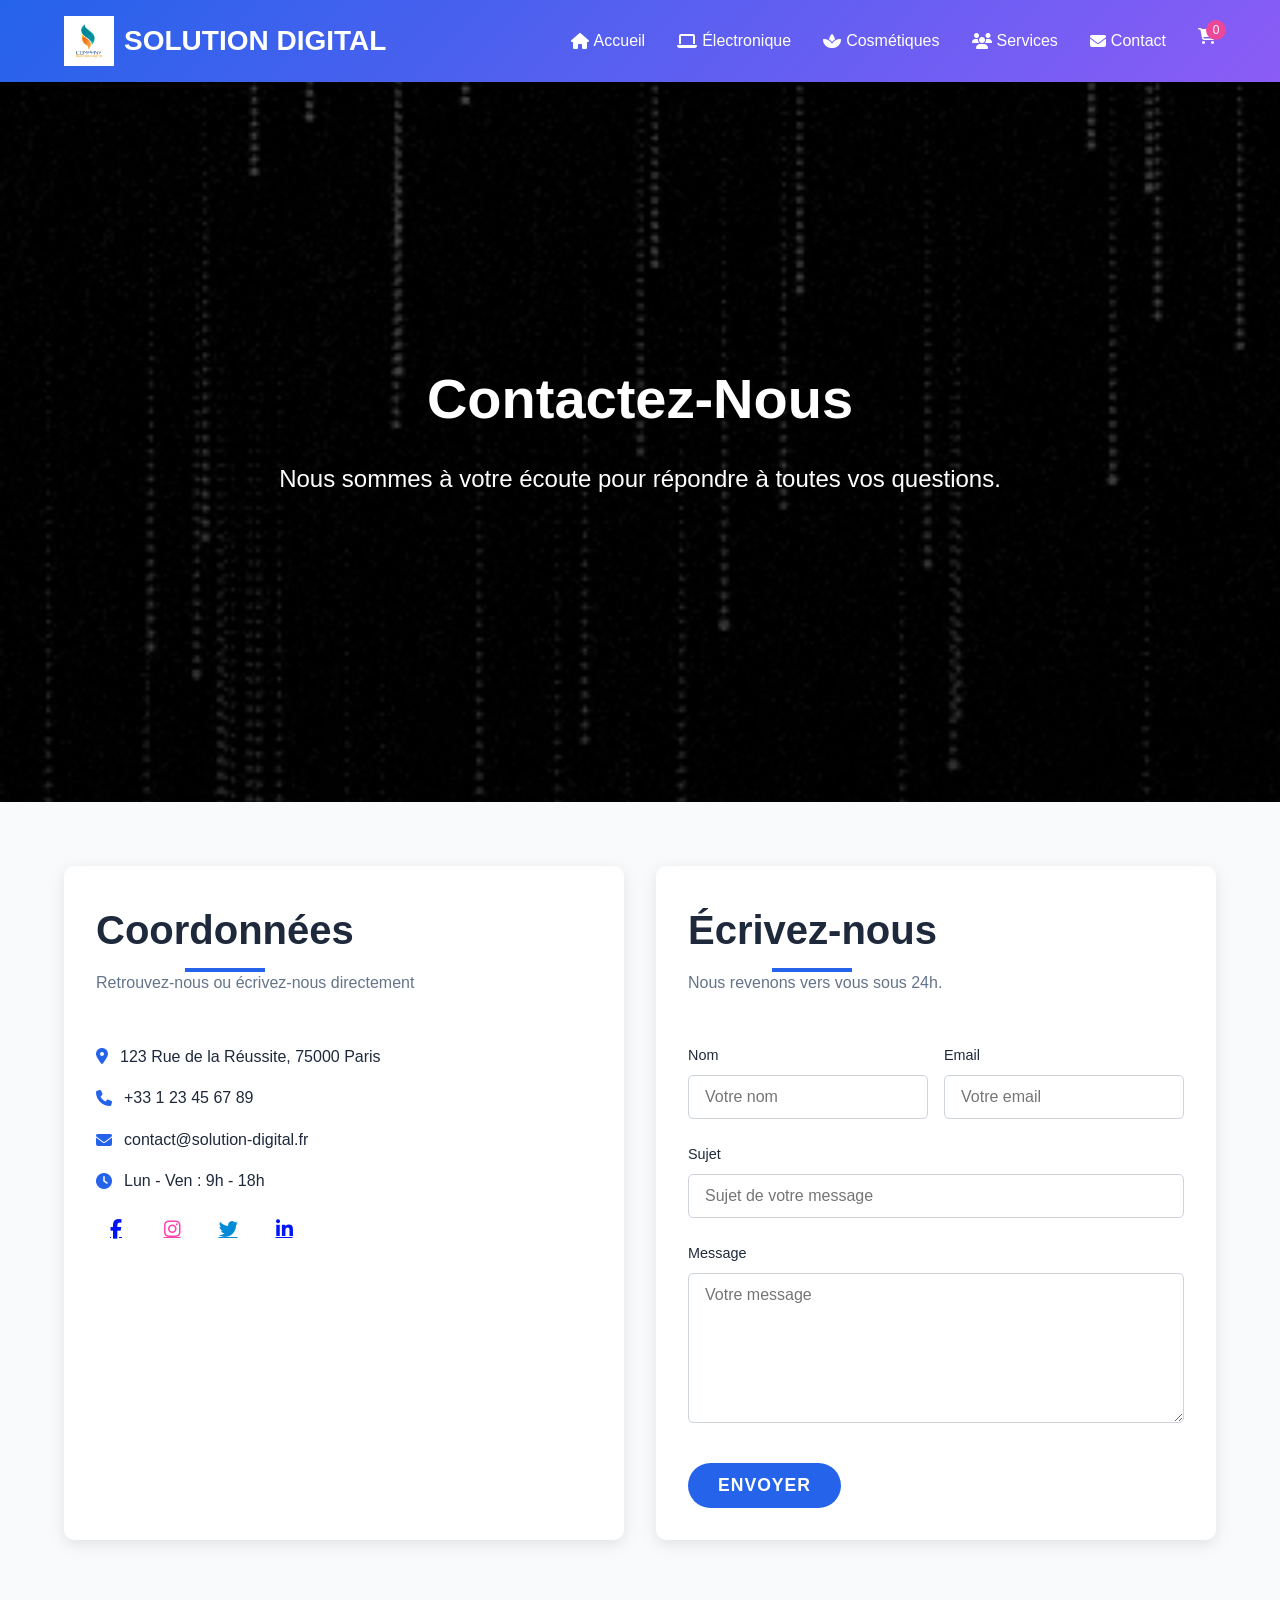
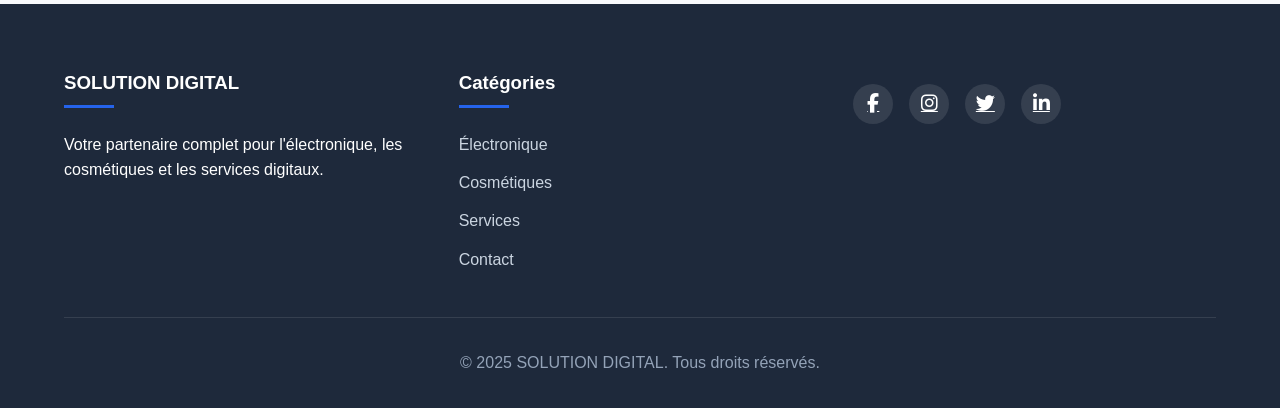
==== contact.html @ 43dd06bd "today" ====
<!DOCTYPE html>
<html lang="fr">
  <head>
    <meta charset="UTF-8" />
    <meta name="viewport" content="width=device-width, initial-scale=1.0" />
    <title>Contact | SOLUTION DIGITAL</title>
    <meta
      name="description"
      content="Contactez Solution Digital pour toutes vos questions sur l'électronique, les cosmétiques et les services digitaux."
    />
    <link
      rel="stylesheet"
      href="https://cdnjs.cloudflare.com/ajax/libs/font-awesome/6.4.0/css/all.min.css"
      defer
    />
    <link rel="stylesheet" href="css/style.css" />
    <link rel="stylesheet" href="css/contact.css" />
    <link rel="stylesheet" href="css/responsive.css" />
    <style></style>
  </head>
  <body>
    <!-- Loader -->
    <div class="loader-overlay" id="loader"></div>

    <!-- Header -->
    <header>
      <div class="logo-container">
        <img
          src="css/img/preview.png"
          alt="Logo Solution Digital"
          class="logo-image"
        />
        <div class="logo">SOLUTION DIGITAL</div>
      </div>
      <nav>
        <div
          class="mobile-menu"
          aria-label="Menu mobile"
          aria-expanded="false"
          role="button"
          tabindex="0"
        >
          <i class="fas fa-bars"></i>
        </div>
        <ul>
          <li>
            <a href="index.html"><i class="fas fa-home"></i> Accueil</a>
          </li>
          <li>
            <a href="electronique.html"
              ><i class="fas fa-laptop"></i> Électronique</a
            >
          </li>
          <li>
            <a href="cosmetiques.html"
              ><i class="fas fa-spa"></i> Cosmétiques</a
            >
          </li>
          <li>
            <a href="services.html"><i class="fas fa-users"></i> Services</a>
          </li>
          <li>
            <a href="contact.html" class="active"
              ><i class="fas fa-envelope"></i> Contact</a
            >
          </li>
          <li>
            <a href="#" class="cart-icon">
              <i class="fas fa-shopping-cart"></i>
              <span class="cart-count">0</span>
            </a>
          </li>
        </ul>
      </nav>
    </header>

    <!-- Hero Section -->
    <section class="hero contact-hero">
      <div class="hero-content">
        <h1>Contactez-Nous</h1>
        <p>Nous sommes à votre écoute pour répondre à toutes vos questions.</p>
      </div>
    </section>

    <!-- Contact Section -->
    <section class="contact-section">
      <div class="contact-container">
        <div class="contact-info">
          <h2 class="section-title">Coordonnées</h2>
          <p class="section-subtitle">
            Retrouvez-nous ou écrivez-nous directement
          </p>
          <ul class="info-list">
            <li>
              <i class="fas fa-map-marker-alt"></i> 123 Rue de la Réussite,
              75000 Paris
            </li>
            <li><i class="fas fa-phone"></i> +33 1 23 45 67 89</li>
            <li><i class="fas fa-envelope"></i> contact@solution-digital.fr</li>
            <li><i class="fas fa-clock"></i> Lun - Ven : 9h - 18h</li>
          </ul>
          <div class="social-links">
            <a href="#" style="color: rgb(0, 21, 249)" aria-label="Facebook"
              ><i class="fab fa-facebook-f"></i
            ></a>
            <a
              href="#"
              style="color: rgba(255, 9, 148, 0.76)"
              aria-label="Instagram"
              ><i class="fab fa-instagram"></i
            ></a>
            <a href="#" style="color: #008ad8" aria-label="Twitter"
              ><i class="fab fa-twitter"></i
            ></a>
            <a href="#" style="color: rgb(0, 21, 249)" aria-label="LinkedIn"
              ><i class="fab fa-linkedin-in"></i
            ></a>
          </div>
        </div>
        <div class="contact-form-wrapper">
          <h2 class="section-title">Écrivez-nous</h2>
          <p class="section-subtitle">Nous revenons vers vous sous 24h.</p>
          <form class="contact-form" action="#" method="post">
            <div class="form-row">
              <div class="form-group">
                <label for="name">Nom</label>
                <input
                  type="text"
                  id="name"
                  name="name"
                  placeholder="Votre nom"
                  required
                />
              </div>
              <div class="form-group">
                <label for="email">Email</label>
                <input
                  type="email"
                  id="email"
                  name="email"
                  placeholder="Votre email"
                  required
                />
              </div>
            </div>
            <div class="form-group">
              <label for="subject">Sujet</label>
              <input
                type="text"
                id="subject"
                name="subject"
                placeholder="Sujet de votre message"
              />
            </div>
            <div class="form-group">
              <label for="message">Message</label>
              <textarea
                id="message"
                name="message"
                rows="6"
                placeholder="Votre message"
                required
              ></textarea>
            </div>
            <button type="submit" class="cta-button">Envoyer</button>
          </form>
        </div>
      </div>
    </section>

    <!-- Footer -->
    <footer>
      <div class="footer-grid">
        <div class="footer-column">
          <h3>SOLUTION DIGITAL</h3>
          <p>
            Votre partenaire complet pour l'électronique, les cosmétiques et les
            services digitaux.
          </p>
        </div>
        <div class="footer-column">
          <h3>Catégories</h3>
          <ul class="footer-links">
            <li><a href="electronique.html">Électronique</a></li>
            <li><a href="cosmetiques.html">Cosmétiques</a></li>
            <li><a href="services.html">Services</a></li>
            <li><a href="contact.html" class="active">Contact</a></li>
          </ul>
        </div>
        <div class="footer-column social-links">
          <a href="#"><i class="fab fa-facebook-f"></i></a>
          <a href="#"><i class="fab fa-instagram"></i></a>
          <a href="#"><i class="fab fa-twitter"></i></a>
          <a href="#"><i class="fab fa-linkedin-in"></i></a>
        </div>
      </div>
      <div class="copyright">
        <p>&copy; 2025 SOLUTION DIGITAL. Tous droits réservés.</p>
      </div>
    </footer>

    <!-- Loader removal script -->
    <script>
      window.addEventListener("load", () => {
        document.getElementById("loader").classList.add("hidden");
      });
    </script>
    <script src="js/script.js"></script>
  </body>
</html>
---- css/style.css ----
:root {
    --primary: #2563eb;
    --secondary: #8b5cf6;
    --dark: #1e293b;
    --light: #f8fafc;
    --accent: #ec4899;
    --electronic: #3b82f6;
    --cosmetic: #f472b6;

    /* Ombres centralisées */
    --shadow-small: 0 4px 6px rgba(0, 0, 0, 0.08);
    --shadow-medium: 0 4px 15px rgba(0, 0, 0, 0.1);
}

* {
    margin: 0;
    padding: 0;
    box-sizing: border-box;
    font-family: 'Segoe UI', Tahoma, Geneva, Verdana, sans-serif;
}

body {
    background-color: var(--light);
    color: var(--dark);
    line-height: 1.6;
}

header {
    background: linear-gradient(135deg, var(--primary), var(--secondary));
    color: white;
    padding: 1rem 5%;
    display: flex;
    justify-content: space-between;
    align-items: center;
    position: sticky;
    top: 0;
    z-index: 100;
    box-shadow: var(--shadow-small);
}

.logo-container {
    display: flex;
    align-items: center;
    gap: 10px;
}

.logo-image {
    height: 50px;
    width: auto;
}

.logo {
    font-size: 1.75rem;
    font-weight: 700;
}

nav ul {
    display: flex;
    list-style: none;
    gap: 2rem;
}

nav a {
    color: white;
    text-decoration: none;
    font-weight: 500;
    transition: opacity 0.3s;
    display: flex;
    align-items: center;
    gap: 5px;
}

nav a:hover,
nav a:focus {
    opacity: 0.8;
    outline: none;
}

.cart-icon {
    position: relative;
}

.cart-count {
    position: absolute;
    top: -8px;
    right: -10px;
    background: var(--accent);
    color: white;
    border-radius: 50%;
    width: 20px;
    height: 20px;
    display: flex;
    justify-content: center;
    align-items: center;
    font-size: 0.75rem;
}

.mobile-menu {
    display: none; /* masqué en desktop */
    font-size: 1.5rem;
    cursor: pointer;
}

.hero {
    height: 80vh;
    background: linear-gradient(rgba(0,0,0,0.5), rgba(0,0,0,0.7)),
                url('https://images.unsplash.com/photo-1600880292089-90a7e086ee0c?ixlib=rb-4.0.3') center/cover no-repeat;
    display: flex;
    flex-direction: column;
    justify-content: center;
    align-items: center;
    text-align: center;
    color: white;
    padding: 0 10%;
}

.hero h1 {
    font-size: clamp(2rem, 6vw, 3.5rem);
    margin-bottom: 1rem;
    text-shadow: 2px 2px 4px rgba(0,0,0,0.5);
}

.hero p {
    font-size: clamp(1rem, 2.5vw, 1.5rem);
    max-width: 800px;
    margin-bottom: 2rem;
}

.cta-button {
    background: var(--primary);
    color: white;
    border: none;
    padding: 12px 30px;
    font-size: 1.1rem;
    border-radius: 30px;
    cursor: pointer;
    transition: transform 0.3s, background 0.3s;
    font-weight: 600;
    text-transform: uppercase;
    letter-spacing: 1px;
}

.cta-button:hover,
.cta-button:focus {
    background: var(--secondary);
    transform: translateY(-3px);
    outline: none;
}

.categories {
    padding: 4rem 5%;
    text-align: center;
}

.section-title {
    font-size: 2.5rem;
    margin-bottom: 0.5rem;
    color: var(--dark);
    position: relative;
    display: inline-block;
}

.section-title::after {
    content: '';
    position: absolute;
    bottom: -10px;
    left: 50%;
    transform: translateX(-50%);
    width: 80px;
    height: 4px;
    background: var(--primary);
}

.section-subtitle {
    color: #64748b;
    margin-bottom: 3rem;
}

.category-grid,
.service-cards {
    display: grid;
    grid-template-columns: repeat(auto-fit, minmax(300px, 1fr));
    gap: 2rem;
    margin-top: 2rem;
}

.product-grid {
    display: grid;
    grid-template-columns: repeat(auto-fill, minmax(250px, 1fr));
    gap: 2rem;
    margin-top: 2rem;
}

.category-card,
.product-card,
.service-card {
    background: white;
    border-radius: 10px;
    overflow: hidden;
    box-shadow: var(--shadow-medium);
    transition: transform 0.3s, box-shadow 0.3s;
}

.category-card:hover,
.product-card:hover,
.service-card:hover {
    transform: translateY(-5px);
    box-shadow: 0 10px 25px rgba(0,0,0,0.15);
}

.category-header {
    padding: 1.5rem;
    color: white;
    background: var(--secondary);
}
.category-header.electronic { background: var(--electronic); }
.category-header.cosmetic    { background: var(--cosmetic); }

.category-icon { font-size: 3rem; margin-bottom: 1rem; }
.category-content { padding: 1.5rem; }

.product-image {
    height: 200px;
    background-color: #e2e8f0;
    display: flex;
    align-items: center;
    justify-content: center;
    color: #94a3b8;
    font-size: 3rem;
}

.product-info { padding: 1.5rem; }
.product-title { font-weight: 600; margin-bottom: 0.5rem; }
.product-price {
    color: var(--primary);
    font-weight: 700;
    font-size: 1.2rem;
    margin-bottom: 1rem;
}

.add-to-cart {
    width: 100%;
    padding: 10px;
    background: var(--primary);
    color: white;
    border: none;
    border-radius: 5px;
    cursor: pointer;
    transition: background 0.3s, transform 0.1s;
}
.add-to-cart:hover       { background: var(--secondary); }
.add-to-cart:active      { transform: scale(0.97); }
.add-to-cart:focus       { outline: 2px solid var(--accent); outline-offset: 3px; }

.services {
    padding: 4rem 5%;
}

.service-icon {
    font-size: 2.5rem;
    color: var(--primary);
    margin-bottom: 1.5rem;
}

footer {
    background: var(--dark);
    color: white;
    padding: 4rem 5% 2rem;
}

.footer-grid {
    display: grid;
    grid-template-columns: repeat(auto-fit, minmax(250px, 1fr));
    gap: 2rem;
    margin-bottom: 2rem;
}

.footer-column h3 {
    margin-bottom: 1.5rem;
    position: relative;
    padding-bottom: 10px;
}

.footer-column h3::after {
    content: '';
    position: absolute;
    bottom: 0;
    left: 0;
    width: 50px;
    height: 3px;
    background: var(--primary);
}

.footer-links {
    list-style: none;
}

.footer-links li {
    margin-bottom: 0.8rem;
}

.footer-links a {
    color: #cbd5e1;
    text-decoration: none;
    transition: color 0.3s;
}

.footer-links a:hover,
.footer-links a:focus {
    color: white;
    outline: none;
}

.social-links {
    display: flex;
    gap: 1rem;
    margin-top: 1rem;
}

.social-links a {
    display: flex;
    align-items: center;
    justify-content: center;
    width: 40px;
    height: 40px;
    background: rgba(255, 255, 255, 0.1);
    border-radius: 50%;
    color: white;
    transition: background 0.3s;
}

.social-links a:hover,
.social-links a:focus {
    background: var(--primary);
    outline: none;
}

.copyright {
    text-align: center;
    padding-top: 2rem;
    border-top: 1px solid rgba(255, 255, 255, 0.1);
    color: #94a3b8;
}

/* Responsive Media Queries */

/* ≤ 992px */
@media (max-width: 992px) {
    .hero h1 {
        font-size: clamp(1.8rem, 5vw, 3rem);
    }
    .hero p {
        font-size: clamp(1rem, 2vw, 1.3rem);
    }
}

/* ≤ 768px */
@media (max-width: 768px) {
    .mobile-menu {
        display: block;
    }
    nav ul {
        display: none;
        position: absolute;
        top: 100%;
        left: 0;
        width: 100%;
        background: linear-gradient(135deg, var(--primary), var(--secondary));
        flex-direction: column;
        padding: 2rem;
        gap: 1.5rem;
        z-index: 90;
        opacity: 0;
        pointer-events: none;
        transition: opacity 0.3s ease;
    }
    nav ul.active {
        display: flex;
        opacity: 1;
        pointer-events: auto;
    }
    .mobile-menu[aria-expanded="true"] i {
        transform: rotate(90deg);
        transition: transform 0.3s;
    }
    .hero h1 {
        font-size: clamp(1.5rem, 7vw, 2.5rem);
    }
    .hero p {
        font-size: clamp(0.9rem, 3vw, 1.2rem);
    }
    .category-grid,
    .service-cards {
        grid-template-columns: 1fr;
    }
}

/* ≤ 576px */
@media (max-width: 576px) {
    .logo-container {
        flex-direction: column;
        align-items: flex-start;
    }
    .hero {
        height: 70vh;
        padding: 0 5%;
    }
    .hero h1 {
        font-size: clamp(1.2rem, 8vw, 2rem);
    }
    .product-grid {
        grid-template-columns: 1fr;
    }
}
---- css/contact.css ----
/* Contact Hero */
      .contact-hero {
        background: url("img/loader.gif") center/cover no-repeat;
        position: relative;
        color: #fff;
        min-height: 40vh;
        display: flex;
        align-items: center;
        justify-content: center;
      }
      .contact-hero::before {
        content: "";
        position: absolute;
        top: 0;
        left: 0;
        width: 100%;
        height: 100%;
        background: rgba(0, 0, 0, 0.4);
      }
      .contact-hero .hero-content {
        position: relative;
        z-index: 1;
        padding: 4rem 5%;
        text-align: center;
      }

      /* Contact Section */
      .contact-section {
        padding: 4rem 5%;
        background: var(--light);
      }
      .contact-container {
        display: flex;
        flex-wrap: wrap;
        gap: 2rem;
        max-width: 1200px;
        margin: 0 auto;
      }
      .contact-info,
      .contact-form-wrapper {
        flex: 1 1 300px;
        background: #fff;
        border-radius: 10px;
        box-shadow: var(--shadow-medium);
        padding: 2rem;
        transition: transform 0.3s;
      }
      .contact-info:hover,
      .contact-form-wrapper:hover {
        transform: translateY(-5px);
      }
      .info-list {
        list-style: none;
        margin-top: 1rem;
        padding-left: 0;
      }
      .info-list li {
        margin-bottom: 1rem;
        font-size: 1rem;
        display: flex;
        align-items: center;
      }
      .info-list li i {
        color: var(--primary);
        margin-right: 0.75rem;
      }
      .social-links {
        display: flex;
        gap: 1rem;
        margin-top: 1rem;
      }
      .social-links a {
        font-size: 1.2rem;
        transition: color 0.3s;
      }
      .social-links a:hover {
        color: var(--primary);
      }
      .contact-form .form-row {
        display: flex;
        flex-wrap: wrap;
        gap: 1rem;
      }
      .contact-form .form-group {
        flex: 1 1 45%;
        display: flex;
        flex-direction: column;
        margin-bottom: 1.5rem;
      }
      .contact-form label {
        font-size: 0.9rem;
        margin-bottom: 0.5rem;
        color: var(--dark);
      }
      .contact-form input,
      .contact-form textarea {
        padding: 0.75rem 1rem;
        border: 1px solid #ced4da;
        border-radius: 5px;
        font-size: 1rem;
        transition: border-color 0.3s;
      }
      .contact-form input:focus,
      .contact-form textarea:focus {
        border-color: var(--primary);
        outline: none;
      }
      .contact-form textarea {
        resize: vertical;
        min-height: 150px;
        flex: 1 1 100%;
      }
      .contact-form .cta-button {
        margin-top: 1rem;
        align-self: flex-start;
      }

      /* Responsive */
      @media (max-width: 768px) {
        .contact-container {
          flex-direction: column;
        }
        .contact-form .form-group {
          flex: 1 1 100%;
        }
      }
---- css/responsive.css ----
@media (max-width: 992px) {
    .hero h1 {
        font-size: 3rem;
    }
    
    .hero p {
        font-size: 1.3rem;
    }
}

@media (max-width: 768px) {
    nav ul {
        display: none;
        position: absolute;
        top: 100%;
        left: 0;
        width: 100%;
        background: linear-gradient(135deg, var(--primary), var(--secondary));
        flex-direction: column;
        padding: 2rem;
        gap: 1.5rem;
    }
    
    nav ul.active {
        display: flex;
    }

    .mobile-menu {
        display: block;
        cursor: pointer;
    }

    .hero h1 {
        font-size: 2.5rem;
    }

    .hero p {
        font-size: 1.2rem;
    }
    
    .category-grid,
    .service-cards {
        grid-template-columns: 1fr;
    }
}

@media (max-width: 576px) {
    .logo-container {
        flex-direction: column;
        align-items: flex-start;
    }
    
    .hero {
        height: 70vh;
        padding: 0 5%;
    }
    
    .hero h1 {
        font-size: 2rem;
    }
    
    .product-grid {
        grid-template-columns: 1fr;
    }
}
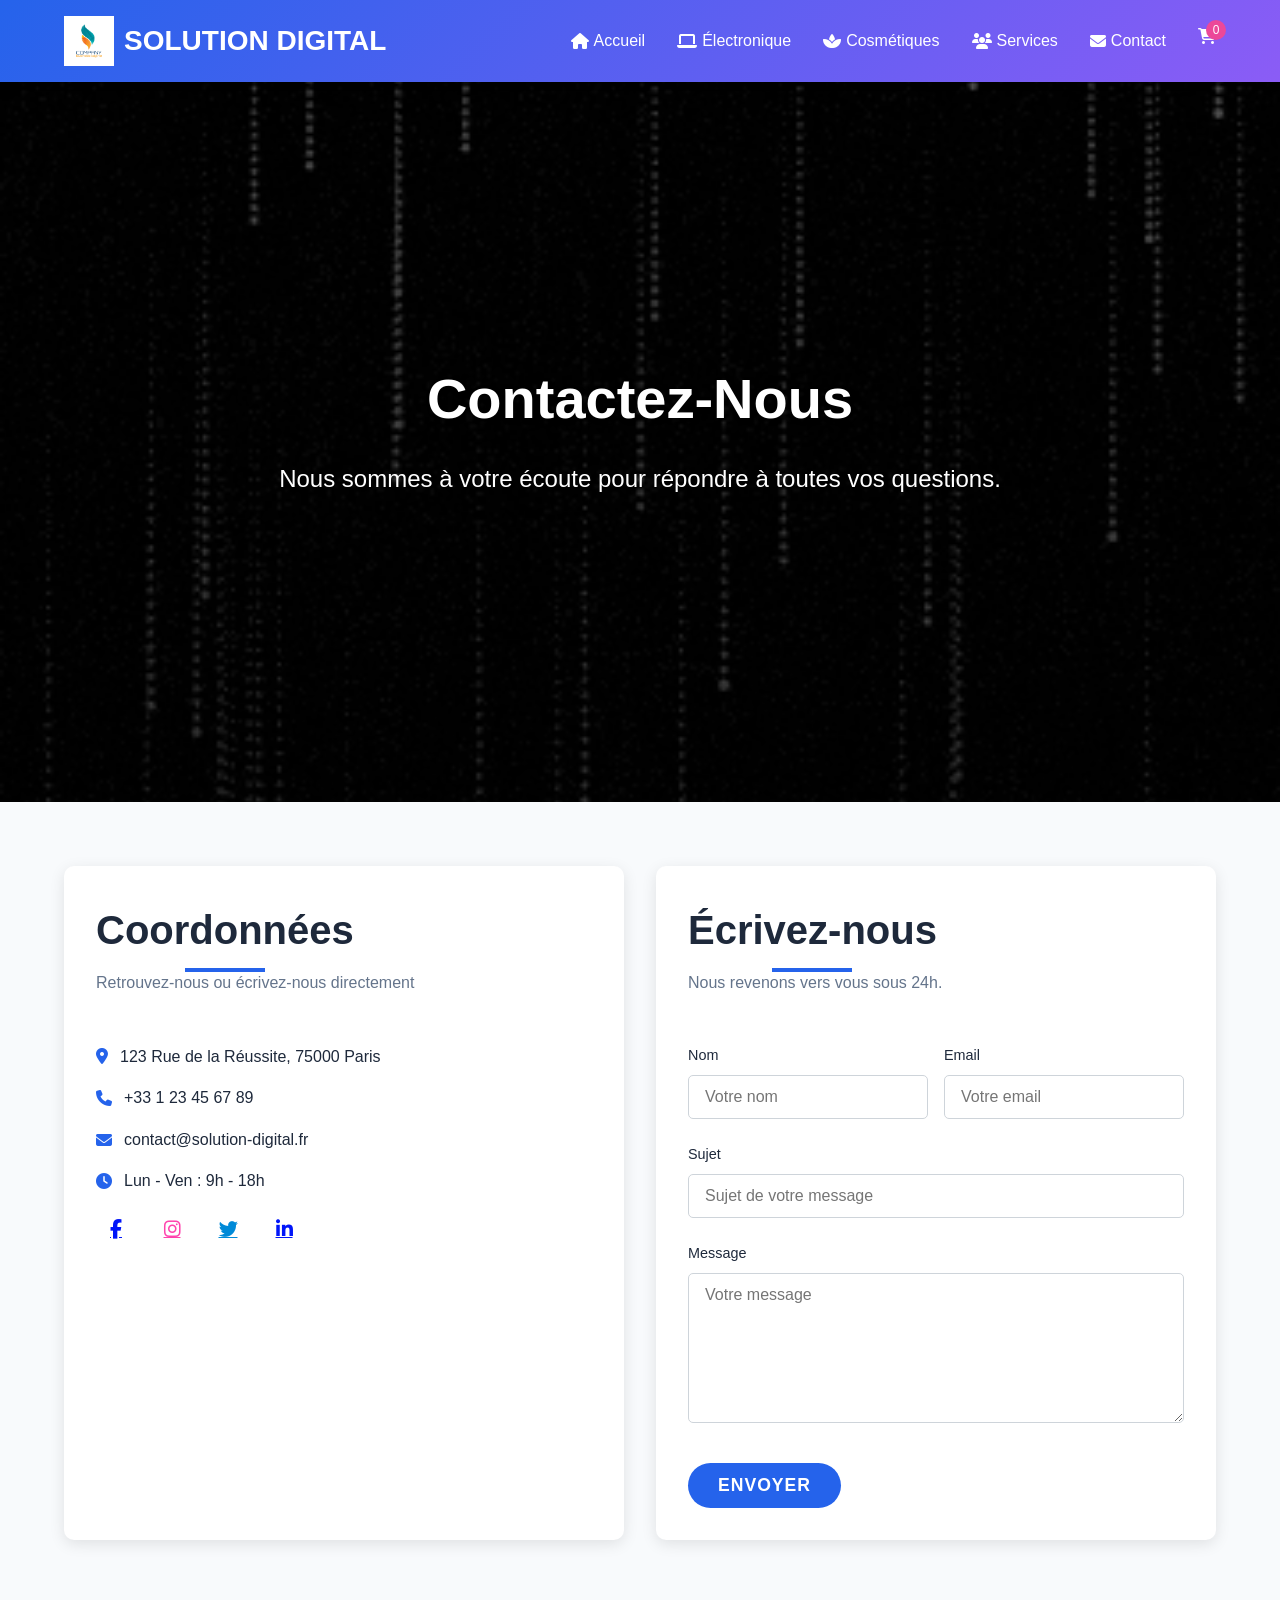
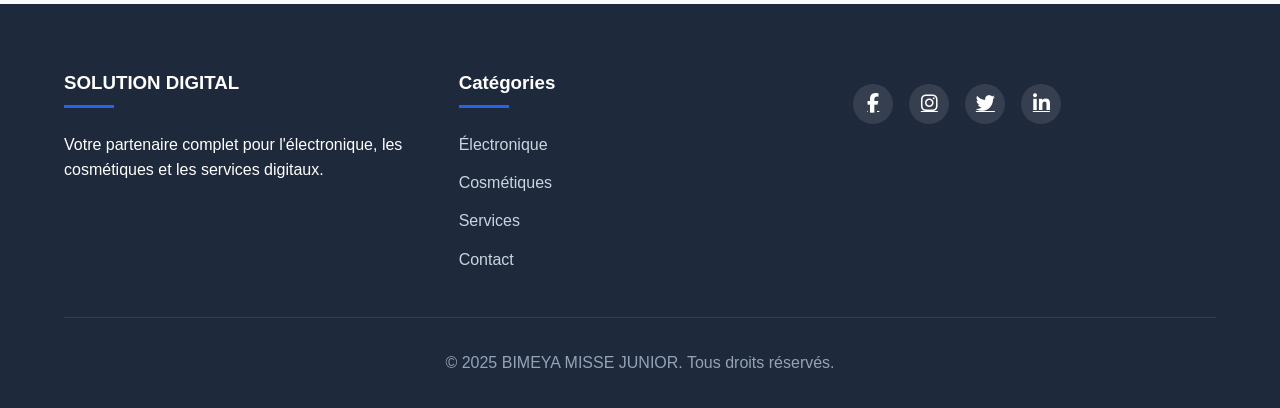
==== commit 7ce8b683: "DROIT D'AUTEUR" ====
--- a/contact.html
+++ b/contact.html
@@ -195,7 +195,7 @@
         </div>
       </div>
       <div class="copyright">
-        <p>&copy; 2025 SOLUTION DIGITAL. Tous droits réservés.</p>
+        <p>&copy; 2025 BIMEYA MISSE JUNIOR. Tous droits réservés.</p>
       </div>
     </footer>
 
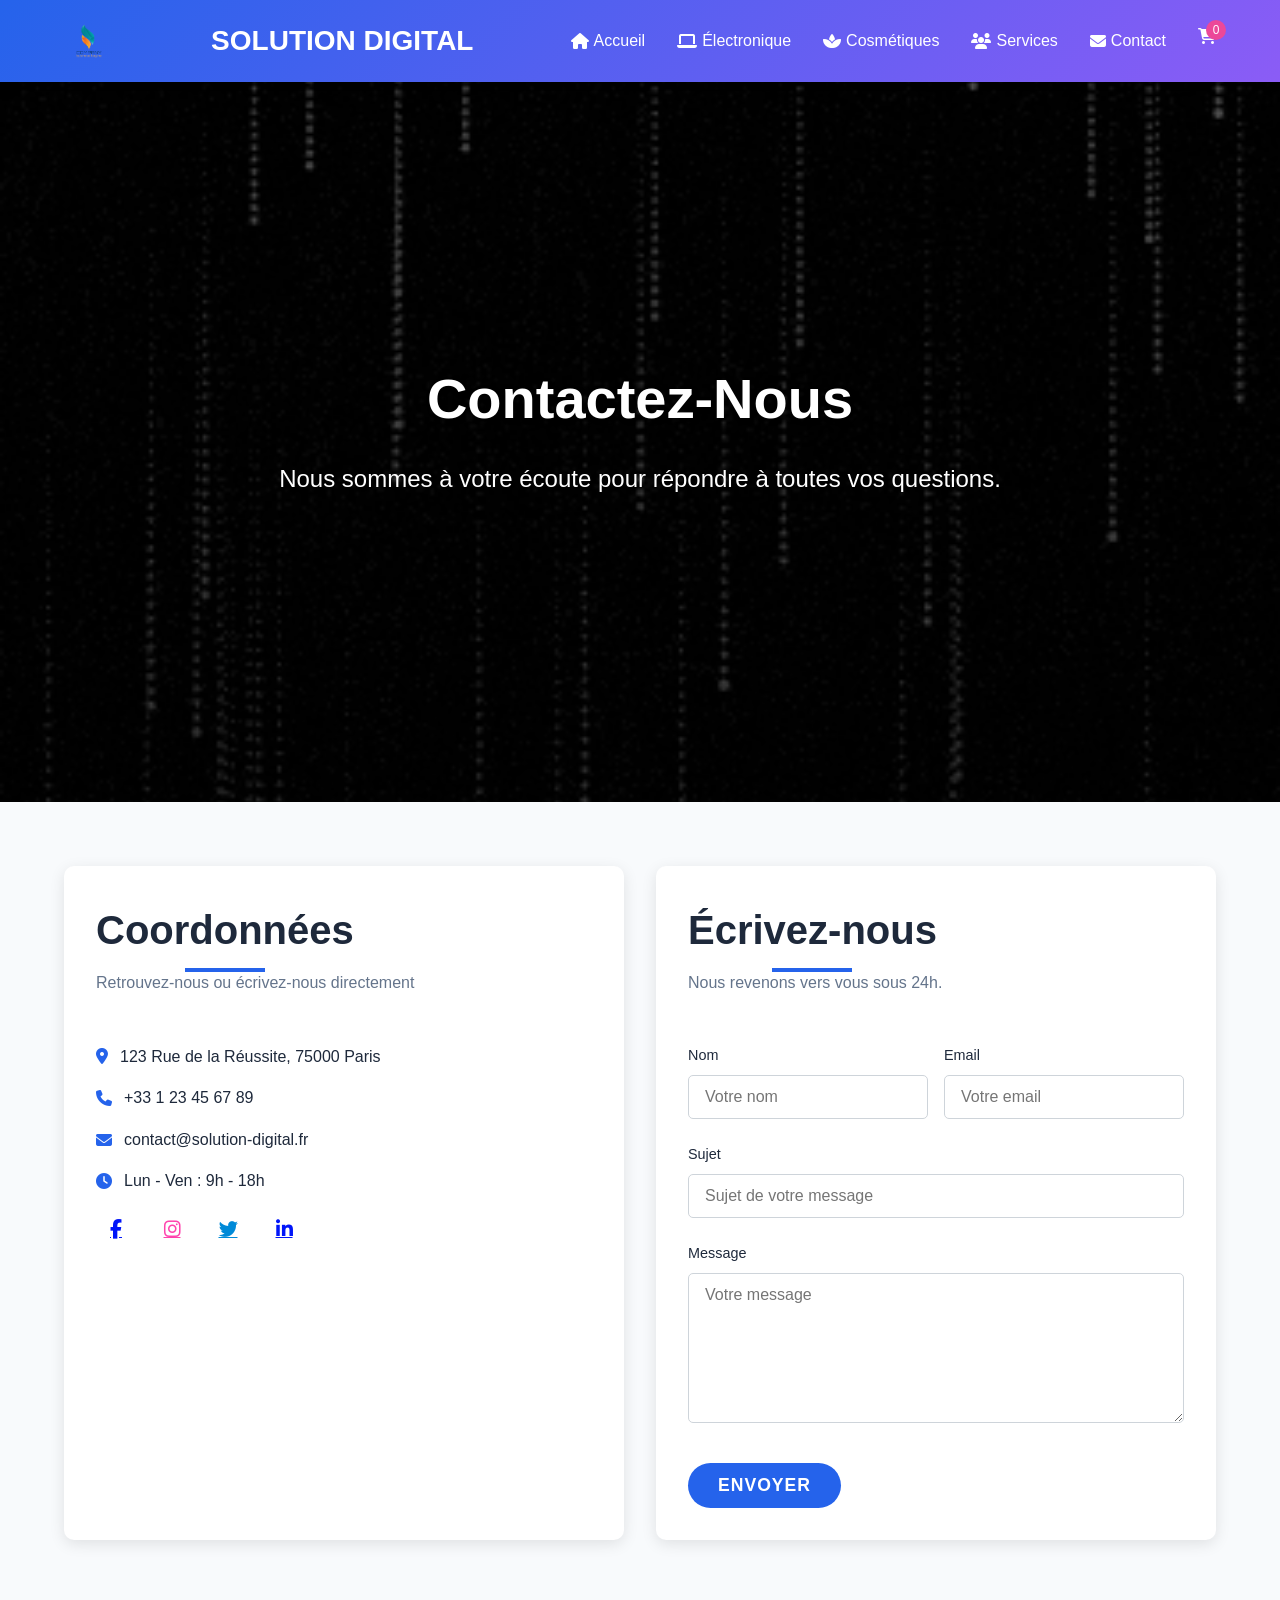
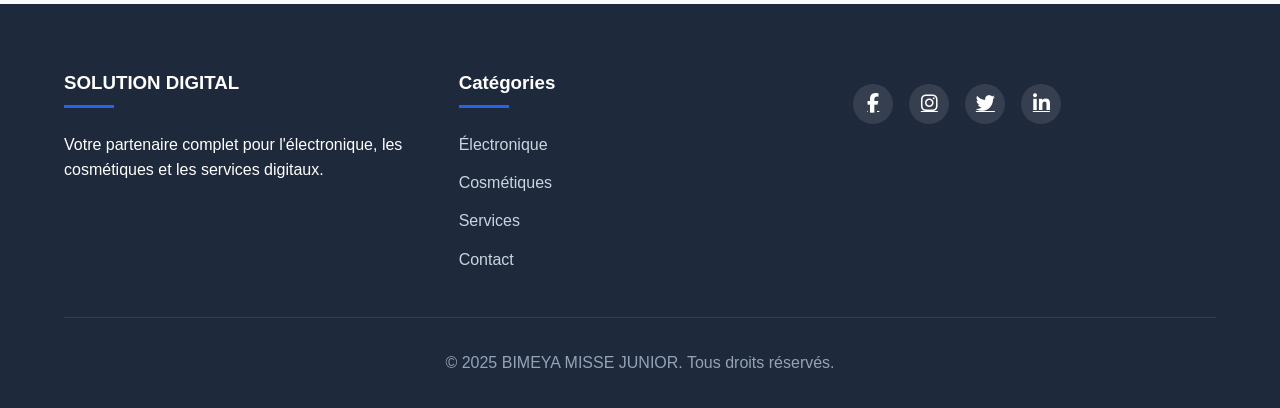
==== commit b46d2f8b: "MAJ" ====
--- a/contact.html
+++ b/contact.html
@@ -1,3 +1,4 @@
+<!-- contact.html -->
 <!DOCTYPE html>
 <html lang="fr">
   <head>
@@ -25,13 +26,9 @@
     <!-- Header -->
     <header>
       <div class="logo-container">
-        <img
-          src="css/img/preview.png"
-          alt="Logo Solution Digital"
-          class="logo-image"
-        />
-        <div class="logo">SOLUTION DIGITAL</div>
-      </div>
+        <img src="css/img/preview2.png" alt="Logo" class="logo-image" />
+      </div>
+      <div class="logo">SOLUTION DIGITAL</div>
       <nav>
         <div
           class="mobile-menu"
--- a/css/style.css
+++ b/css/style.css
@@ -1,3 +1,5 @@
+/* style.css */
+
 :root {
     --primary: #2563eb;
     --secondary: #8b5cf6;
--- a/css/responsive.css
+++ b/css/responsive.css
@@ -1,65 +1,50 @@
+/* ≤ 992px */
 @media (max-width: 992px) {
-    .hero h1 {
-        font-size: 3rem;
-    }
-    
-    .hero p {
-        font-size: 1.3rem;
-    }
+  .hero h1 { font-size: 3rem; }
+  .hero p  { font-size: 1.3rem; }
 }
 
+/* ≤ 768px — menu mobile + ajustements */
 @media (max-width: 768px) {
-    nav ul {
-        display: none;
-        position: absolute;
-        top: 100%;
-        left: 0;
-        width: 100%;
-        background: linear-gradient(135deg, var(--primary), var(--secondary));
-        flex-direction: column;
-        padding: 2rem;
-        gap: 1.5rem;
-    }
-    
-    nav ul.active {
-        display: flex;
-    }
-
-    .mobile-menu {
-        display: block;
-        cursor: pointer;
-    }
-
-    .hero h1 {
-        font-size: 2.5rem;
-    }
-
-    .hero p {
-        font-size: 1.2rem;
-    }
-    
-    .category-grid,
-    .service-cards {
-        grid-template-columns: 1fr;
-    }
+  /* burger icon */
+  .mobile-menu {
+    display: block;
+    font-size: 1.8rem;
+    cursor: pointer;
+    color: white;
+    position: relative;
+    z-index: 200;
+  }
+  /* menu caché / déroulé */
+  nav ul {
+    display: none;
+    flex-direction: column;
+    position: absolute;
+    top: 100%; left: 0;
+    width: 100%;
+    background: linear-gradient(135deg, var(--primary), var(--secondary));
+    padding: 1rem 0;
+    gap: 1rem;
+    z-index: 150;
+  }
+  nav ul.active {
+    display: flex;
+  }
+  nav ul li {
+    margin: 0.5rem 0;
+    text-align: center;
+  }
+  /* ajustements hero */
+  .hero h1 { font-size: 2.5rem; }
+  .hero p  { font-size: 1.2rem; }
+  /* grilles 1 colonne */
+  .category-grid, .service-cards { grid-template-columns: 1fr; }
 }
 
+/* ≤ 576px */
 @media (max-width: 576px) {
-    .logo-container {
-        flex-direction: column;
-        align-items: flex-start;
-    }
-    
-    .hero {
-        height: 70vh;
-        padding: 0 5%;
-    }
-    
-    .hero h1 {
-        font-size: 2rem;
-    }
-    
-    .product-grid {
-        grid-template-columns: 1fr;
-    }
+  .logo-container { flex-direction: column; align-items: flex-start; }
+  .hero           { height: 70vh; padding: 0 5%; }
+  .hero h1        { font-size: 2rem; }
+  .product-grid   { grid-template-columns: 1fr; }
 }
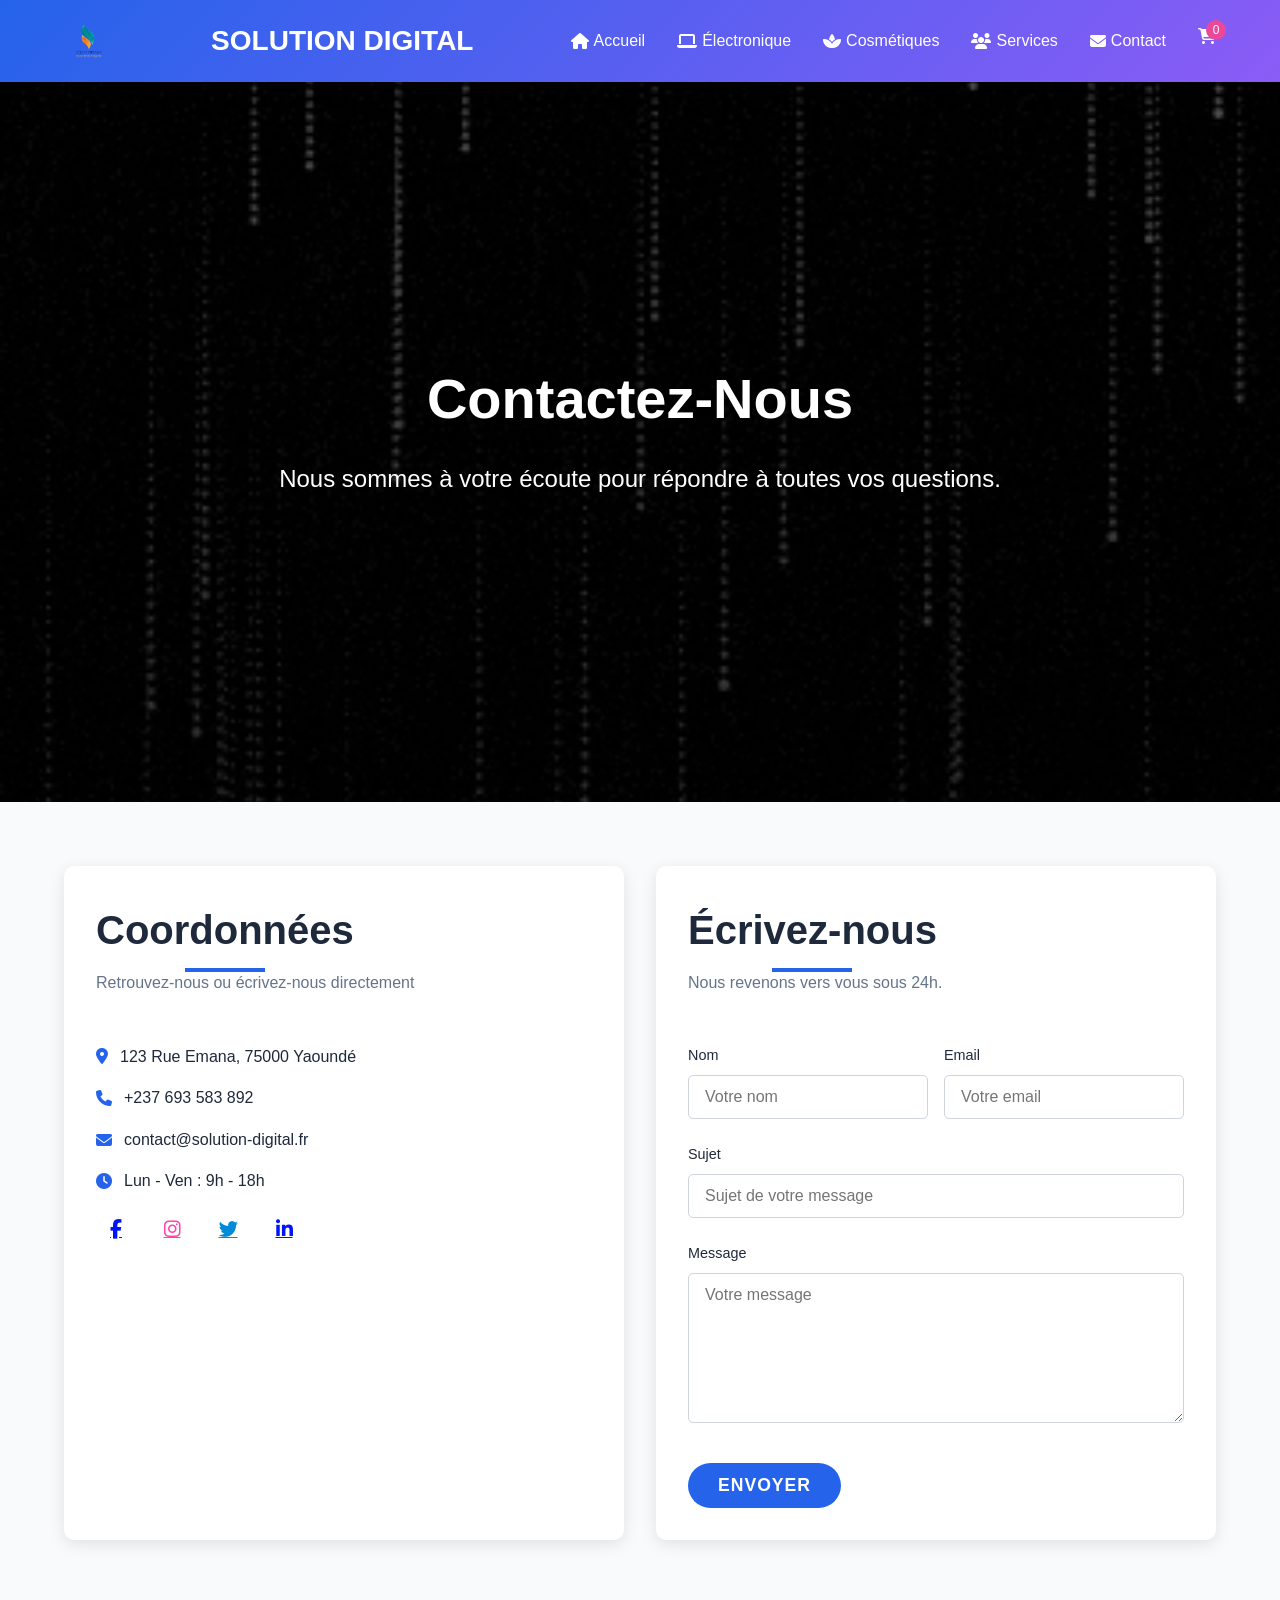
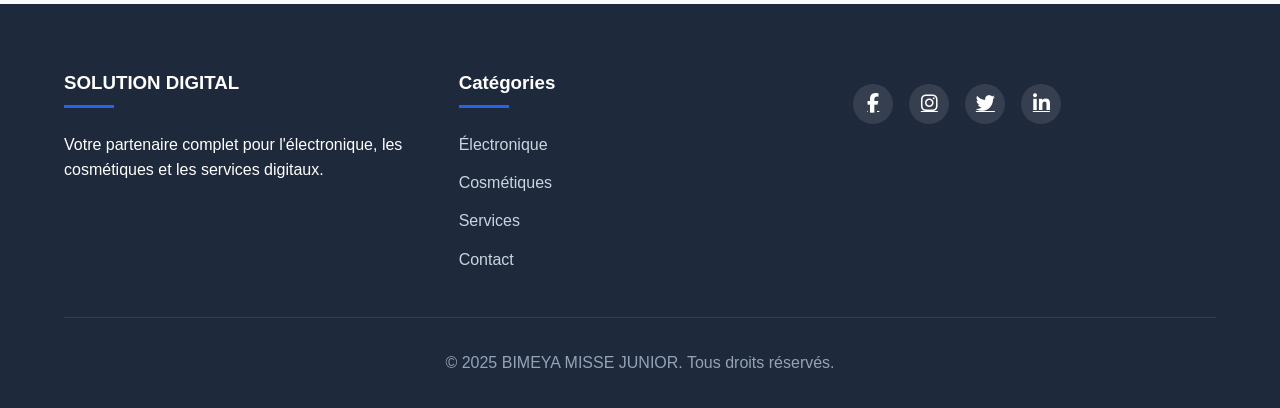
==== commit 19a355ae: "MAJ" ====
--- a/contact.html
+++ b/contact.html
@@ -89,10 +89,9 @@
           </p>
           <ul class="info-list">
             <li>
-              <i class="fas fa-map-marker-alt"></i> 123 Rue de la Réussite,
-              75000 Paris
+              <i class="fas fa-map-marker-alt"></i> 123 Rue Emana, 75000 Yaoundé
             </li>
-            <li><i class="fas fa-phone"></i> +33 1 23 45 67 89</li>
+            <li><i class="fas fa-phone"></i> +237 693 583 892</li>
             <li><i class="fas fa-envelope"></i> contact@solution-digital.fr</li>
             <li><i class="fas fa-clock"></i> Lun - Ven : 9h - 18h</li>
           </ul>
--- a/css/responsive.css
+++ b/css/responsive.css
@@ -1,7 +1,13 @@
+/* responsive.css */
+
 /* ≤ 992px */
 @media (max-width: 992px) {
-  .hero h1 { font-size: 3rem; }
-  .hero p  { font-size: 1.3rem; }
+  .hero h1 {
+    font-size: 3rem;
+  }
+  .hero p {
+    font-size: 1.3rem;
+  }
 }
 
 /* ≤ 768px — menu mobile + ajustements */
@@ -34,17 +40,40 @@
     margin: 0.5rem 0;
     text-align: center;
   }
+
   /* ajustements hero */
-  .hero h1 { font-size: 2.5rem; }
-  .hero p  { font-size: 1.2rem; }
+  .hero h1 {
+    font-size: 2.5rem;
+  }
+  .hero p {
+    font-size: 1.2rem;
+  }
+
   /* grilles 1 colonne */
-  .category-grid, .service-cards { grid-template-columns: 1fr; }
+  .category-grid,
+  .service-cards {
+    grid-template-columns: 1fr;
+  }
 }
 
-/* ≤ 576px */
+/* ≤ 576px — très petits écrans */
 @media (max-width: 576px) {
-  .logo-container { flex-direction: column; align-items: flex-start; }
-  .hero           { height: 70vh; padding: 0 5%; }
-  .hero h1        { font-size: 2rem; }
-  .product-grid   { grid-template-columns: 1fr; }
+  .logo-container {
+    flex-direction: column;
+    align-items: flex-start;
+  }
+  /* réduire taille du logo texte */
+  .logo {
+    font-size: 1.25rem;
+  }
+  .hero {
+    height: 70vh;
+    padding: 0 5%;
+  }
+  .hero h1 {
+    font-size: 2rem;
+  }
+  .product-grid {
+    grid-template-columns: 1fr;
+  }
 }
